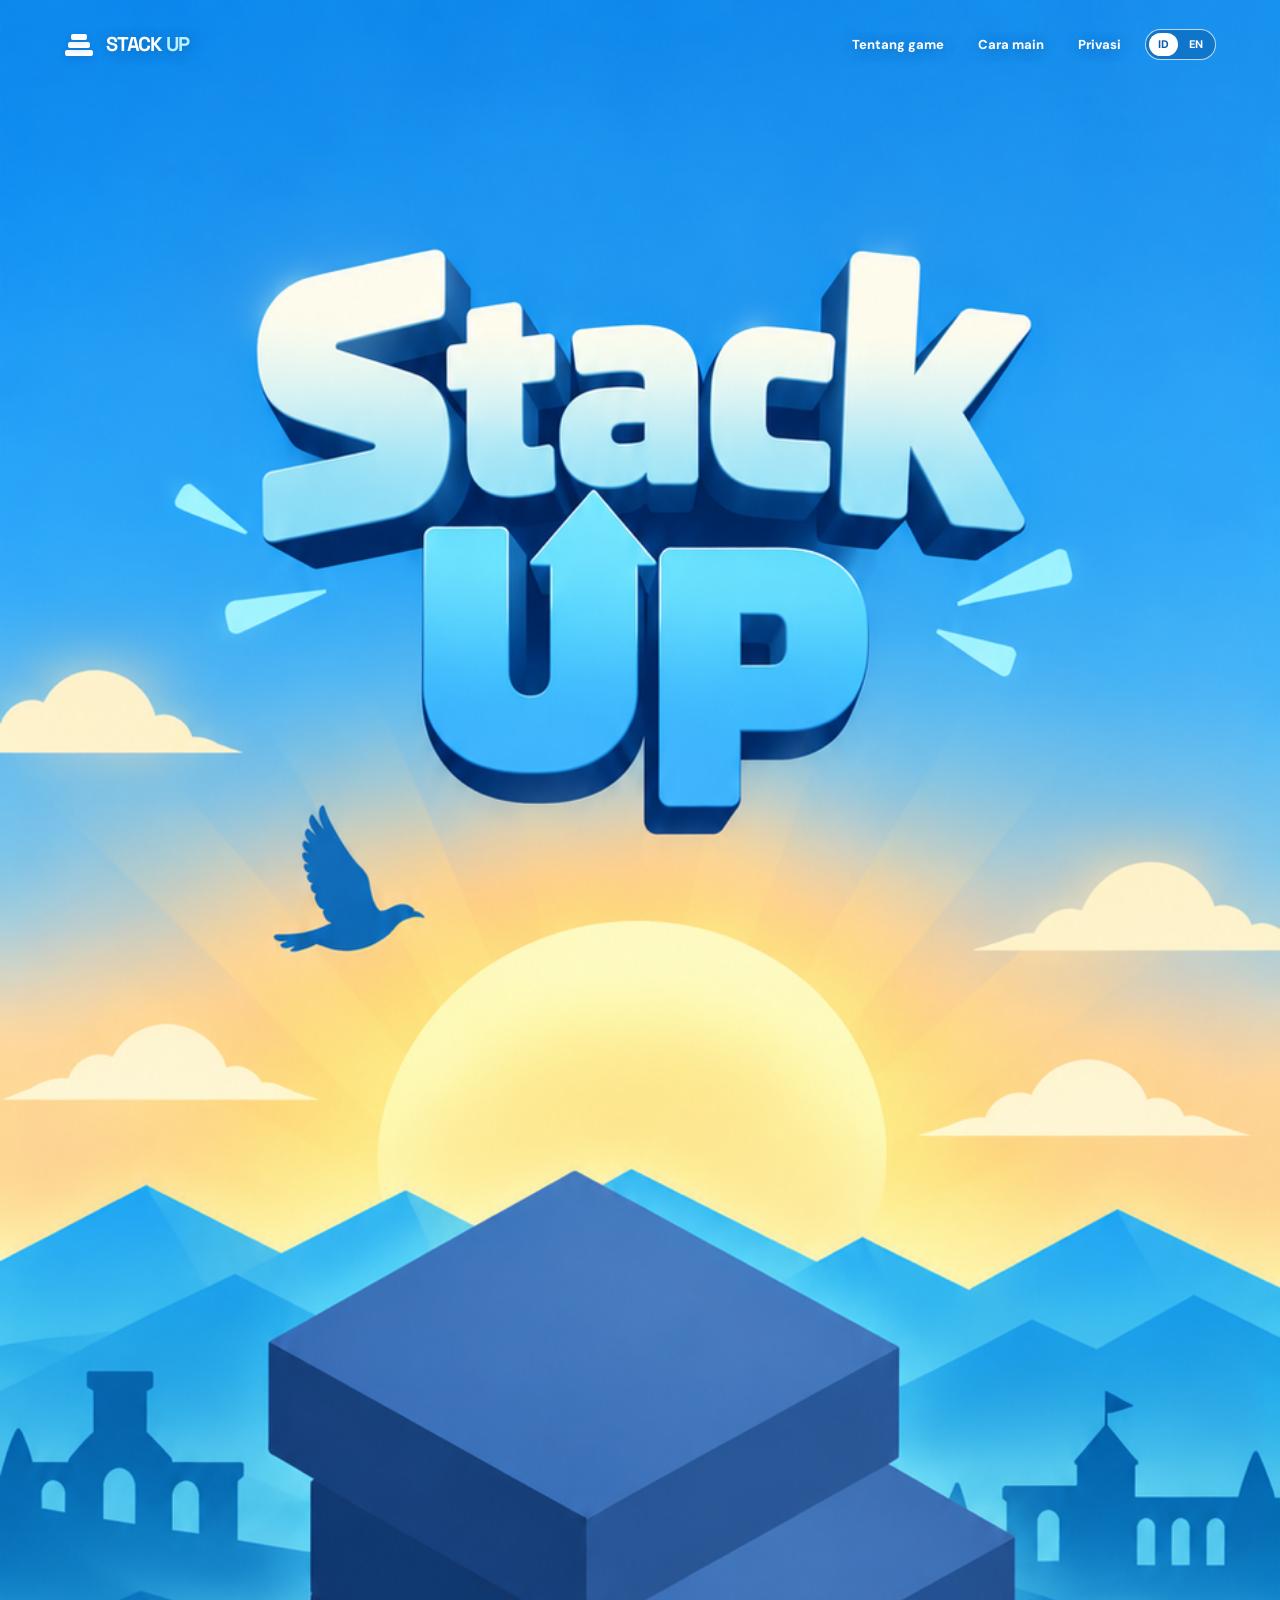
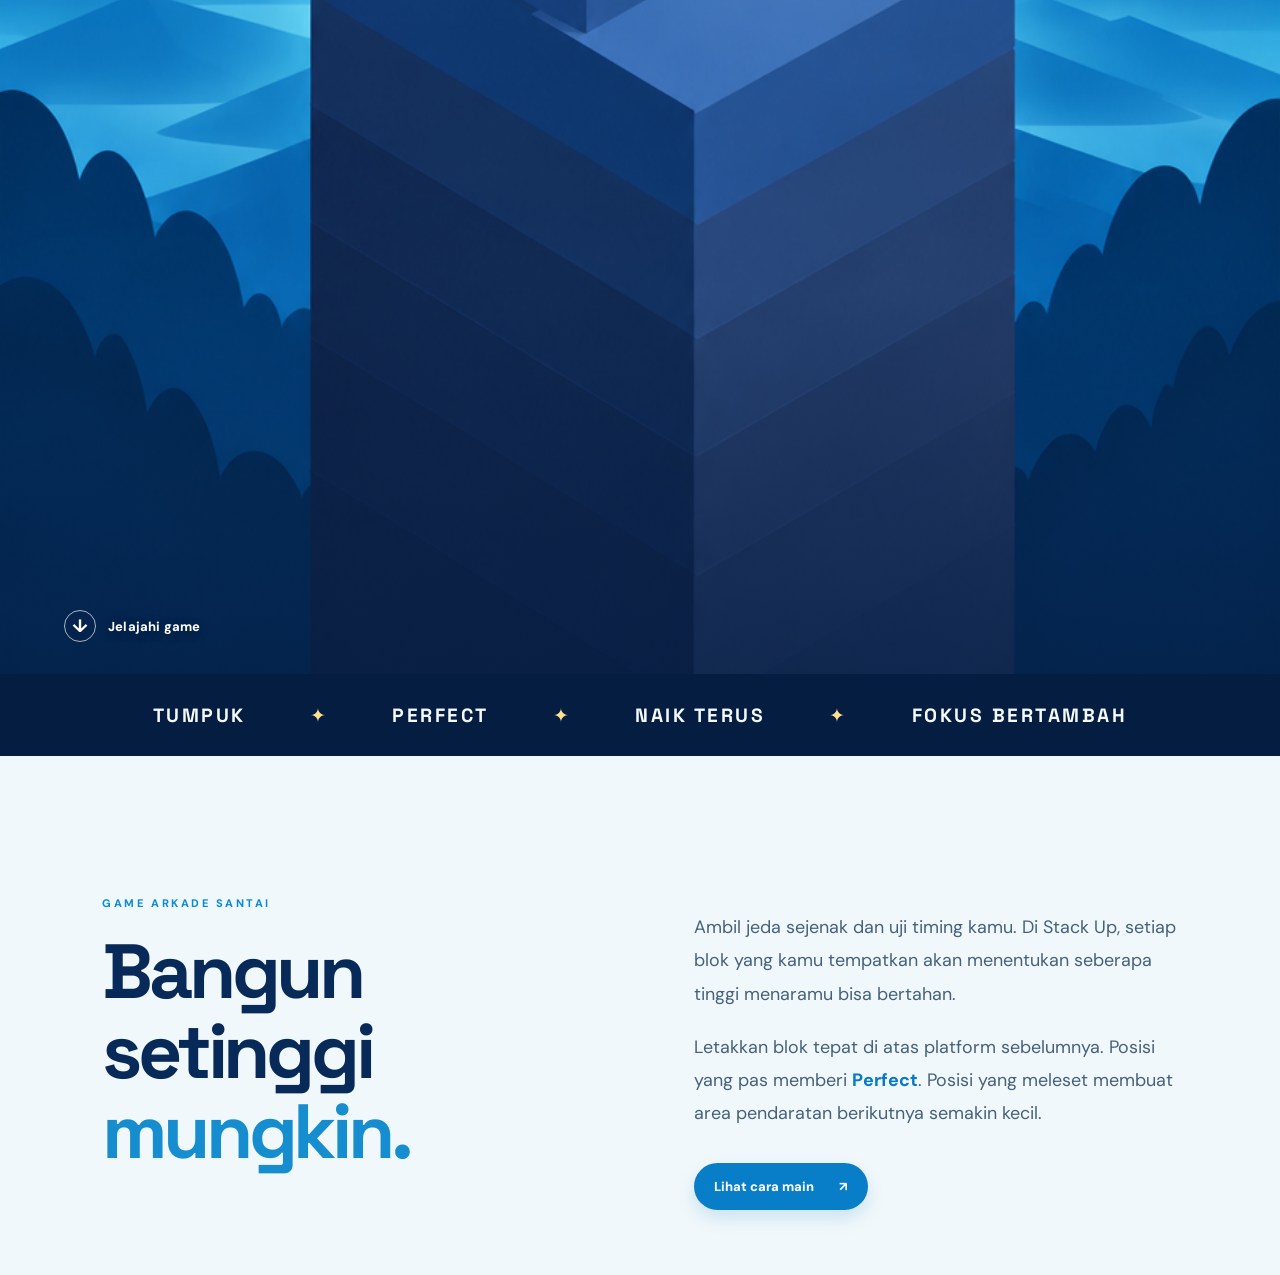
==== index.html @ 64ad9313 "first" ====
<!doctype html>
<html lang="id">
  <head>
    <meta charset="utf-8" />
    <meta name="viewport" content="width=device-width, initial-scale=1" />
    <meta name="theme-color" content="#0b77c8" />
    <meta name="description" content="Stack Up adalah game menumpuk blok yang santai dan menantang. Kejar Perfect, pertahankan platform, dan bangun menara setinggi mungkin." />
    <title>Stack Up — Tumpuk. Perfect. Naik Terus.</title>
    <link rel="icon" href="./favicon.svg" type="image/svg+xml" />
    <link rel="preconnect" href="https://fonts.googleapis.com" />
    <link rel="preconnect" href="https://fonts.gstatic.com" crossorigin />
    <link href="https://fonts.googleapis.com/css2?family=DM+Sans:wght@400;500;600;700;800&family=Space+Grotesk:wght@500;600;700&display=swap" rel="stylesheet" />
    <link rel="stylesheet" href="./styles.css" />
    <script src="./main.js" defer></script>
  </head>
  <body>
    <header class="site-header hero-header">
      <a class="brand" href="./index.html" aria-label="Stack Up, kembali ke beranda" data-i18n-aria="homeLabel"><span class="brand-symbol" aria-hidden="true"><i></i><i></i><i></i></span><span>STACK <b>UP</b></span></a>
      <div class="header-actions"><nav aria-label="Navigasi utama" data-i18n-aria="navLabel"><a href="#tentang" data-i18n="navAbout">Tentang game</a><a href="#cara-main" data-i18n="navHow">Cara main</a><a href="./privacy-policy.html" data-i18n="navPrivacy">Privasi</a></nav><div class="language-switch" role="group" aria-label="Pilih bahasa" data-i18n-aria="languageLabel"><button type="button" data-language="id" aria-pressed="true">ID</button><button type="button" data-language="en" aria-pressed="false">EN</button></div></div>
    </header>

    <main>
      <section class="poster-hero" aria-labelledby="hero-title">
        <h1 id="hero-title" class="sr-only" data-i18n="heroTitle">Stack Up — Tumpuk. Perfect. Naik Terus.</h1>
        <picture>
          <source media="(max-width: 700px)" srcset="./assets/stack-up-poster-mobile.png" />
          <img src="./assets/stack-up-poster-desktop.png" alt="Poster Stack Up: logo biru di atas langit cerah, matahari terbit, pegunungan, dan menara balok biru." data-i18n-alt="posterAlt" fetchpriority="high" />
        </picture>
        <a class="hero-scroll" href="#tentang"><span aria-hidden="true">↓</span> <span data-i18n="explore">Jelajahi game</span></a>
      </section>

      <div class="tagline-band" aria-label="Slogan Stack Up" data-i18n-aria="taglineLabel"><span data-i18n="tagStack">TUMPUK</span><i>✦</i><span>PERFECT</span><i>✦</i><span data-i18n="tagClimb">NAIK TERUS</span><i>✦</i><span data-i18n="tagFocus">FOKUS BERTAMBAH</span></div>

      <section class="intro-section" id="tentang" aria-labelledby="intro-title">
        <div class="intro-heading"><span class="eyebrow" data-i18n="introEyebrow">GAME ARKADE SANTAI</span><h2 id="intro-title" data-i18n-html="introTitle">Bangun setinggi<br /><em>mungkin.</em></h2></div>
        <div class="intro-copy"><p data-i18n="introP1">Ambil jeda sejenak dan uji timing kamu. Di Stack Up, setiap blok yang kamu tempatkan akan menentukan seberapa tinggi menaramu bisa bertahan.</p><p data-i18n-html="introP2">Letakkan blok tepat di atas platform sebelumnya. Posisi yang pas memberi <strong>Perfect</strong>. Posisi yang meleset membuat area pendaratan berikutnya semakin kecil.</p><a class="pill-link" href="#cara-main"><span data-i18n="seeHow">Lihat cara main</span> <span aria-hidden="true">↗</span></a></div>
      </section>

      <section class="steps-section" id="cara-main" aria-labelledby="steps-title">
        <div class="section-title"><span class="eyebrow" data-i18n="howEyebrow">CARA BERMAIN</span><h2 id="steps-title" data-i18n-html="stepsTitle">Sederhana untuk dimulai.<br /><em>Menantang untuk dikuasai.</em></h2></div>
        <div class="steps-grid">
          <article class="step-card"><div class="step-art art-stack" aria-hidden="true"><span></span><span></span><span></span></div><span class="step-index">01 / STACK</span><h3 data-i18n="step1Title">Tumpuk blok</h3><p data-i18n="step1Body">Tempatkan setiap blok baru di atas blok sebelumnya dan lihat menaramu terus naik.</p></article>
          <article class="step-card"><div class="step-art art-perfect" aria-hidden="true"><span>✦</span></div><span class="step-index">02 / PERFECT</span><h3 data-i18n="step2Title">Cari posisi pas</h3><p data-i18n="step2Body">Sejajarkan dengan tepat untuk meraih Perfect dan menjaga lebar platform.</p></article>
          <article class="step-card"><div class="step-art art-cut" aria-hidden="true"><span></span><span></span></div><span class="step-index">03 / KEEP GOING</span><h3 data-i18n="step3Title">Terus naik</h3><p data-i18n="step3Body">Bagian blok yang meleset terpotong. Semakin kecil platform, semakin besar tantangannya.</p></article>
          <article class="step-card"><div class="step-art art-focus" aria-hidden="true"><span></span><span></span><span></span></div><span class="step-index">04 / FOCUS</span><h3 data-i18n="step4Title">Fokus bertambah</h3><p data-i18n="step4Body">Semakin tinggi menara, setiap penempatan membutuhkan perhatian lebih dan timing yang makin presisi.</p></article>
        </div>
      </section>

      <section class="closing-section" aria-labelledby="closing-title"><div class="sun-disc" aria-hidden="true"></div><span class="eyebrow" data-i18n="closingEyebrow">SEBERAPA TINGGI KAMU BISA NAIK?</span><h2 id="closing-title" data-i18n-html="closingTitle">Satu blok lagi.<br /><em>Satu langkah lebih tinggi.</em></h2><p data-i18n="closingTagline">Tumpuk. Perfect. Naik Terus.</p></section>
    </main>

    <footer class="site-footer"><a class="brand" href="./index.html"><span class="brand-symbol" aria-hidden="true"><i></i><i></i><i></i></span><span>STACK <b>UP</b></span></a><span>© <span id="year">2026</span> Hundreapps</span><a href="./privacy-policy.html"><span data-i18n="privacyFooter">Kebijakan Privasi</span> <span aria-hidden="true">↗</span></a></footer>
  </body>
</html>
---- styles.css ----
:root{--night:#082a58;--deep:#061d42;--blue:#086fbe;--sky:#1ea4ed;--ice:#dff5ff;--sun:#ffe08c;--paper:#f1f8fb;--muted:#58738b;font-family:'DM Sans',Arial,sans-serif;color:var(--night);background:var(--paper);font-synthesis:none}*{box-sizing:border-box}html{scroll-behavior:smooth}body{margin:0;min-width:320px}a{color:inherit;text-decoration:none}button{font:inherit}::selection{background:var(--sun);color:var(--deep)}.sr-only{position:absolute;width:1px;height:1px;padding:0;margin:-1px;overflow:hidden;clip:rect(0,0,0,0);white-space:nowrap;border:0}.site-header{height:88px;display:flex;justify-content:space-between;align-items:center;padding:0 clamp(24px,5vw,84px);position:relative;z-index:5}.hero-header{position:absolute;left:0;top:0;width:100%;color:#fff;text-shadow:0 2px 12px #06508e85}.brand{display:inline-flex;align-items:center;gap:12px;font-family:'Space Grotesk',Arial,sans-serif;font-weight:700;font-size:20px;letter-spacing:-1.2px;white-space:nowrap}.brand b{color:#b9efff}.brand-symbol{width:30px;height:30px;position:relative;display:inline-block}.brand-symbol i{position:absolute;height:6px;border-radius:2px;background:currentColor;box-shadow:0 2px 7px #003c7d30}.brand-symbol i:nth-child(1){width:28px;bottom:3px;left:1px}.brand-symbol i:nth-child(2){width:22px;bottom:11px;left:4px}.brand-symbol i:nth-child(3){width:16px;bottom:19px;left:7px}.site-header nav{display:flex;align-items:center;gap:34px;font-size:13px;font-weight:800}.site-header nav a{transition:opacity .2s}.site-header nav a:hover{opacity:.7}.poster-hero{position:relative;background:#1398e8;overflow:hidden}.poster-hero picture,.poster-hero img{display:block;width:100%}.poster-hero img{height:auto;min-height:600px;object-fit:cover;object-position:center top}.poster-hero:after{content:"";position:absolute;inset:auto 0 0;height:17%;background:linear-gradient(transparent,#061d42a0);pointer-events:none}.hero-scroll{position:absolute;z-index:2;left:clamp(24px,5vw,84px);bottom:32px;display:inline-flex;align-items:center;gap:12px;color:#fff;font-size:13px;font-weight:800;letter-spacing:.2px;text-shadow:0 2px 8px #071d42}.hero-scroll span{width:32px;height:32px;border:1px solid #ffffffa8;border-radius:50%;display:grid;place-items:center;font-size:18px}.tagline-band{min-height:82px;background:#061d42;color:#f4faff;display:flex;align-items:center;justify-content:center;gap:clamp(22px,5vw,80px);font-family:'Space Grotesk',Arial,sans-serif;font-size:clamp(13px,1.5vw,21px);font-weight:700;letter-spacing:.13em;text-align:center;padding:18px}.tagline-band i{font-style:normal;color:var(--sun)}.eyebrow{font-size:11px;font-weight:800;letter-spacing:.23em}.intro-section{max-width:1440px;margin:auto;display:grid;grid-template-columns:1fr 1fr;gap:10%;padding:135px clamp(24px,8vw,130px) 145px;background:var(--paper)}.intro-heading .eyebrow,.section-title .eyebrow{color:#0b8bd9}.intro-section h2,.steps-section h2,.closing-section h2,.policy-hero h1{font-family:'Space Grotesk',Arial,sans-serif;font-weight:700;line-height:1.04;letter-spacing:-.055em}.intro-section h2{font-size:clamp(55px,6vw,88px);margin:20px 0 0}.intro-section h2 em{font-style:normal;color:#168dcf}.intro-copy{padding-top:20px}.intro-copy p{font-size:clamp(16px,1.4vw,19px);line-height:1.85;color:#45617c;margin:0 0 20px}.intro-copy strong{color:#0879c5}.pill-link{display:inline-flex;align-items:center;gap:25px;border-radius:100px;background:#087dc8;color:#fff;padding:15px 20px;font-size:13px;font-weight:800;margin-top:13px;box-shadow:0 8px 18px #0679c42a;transition:transform .2s,box-shadow .2s}.pill-link:hover{transform:translateY(-3px);box-shadow:0 12px 22px #0679c440}.steps-section{background:linear-gradient(180deg,#d5efff 0%,#a8dafa 100%);padding:110px clamp(24px,7vw,110px) 125px;overflow:hidden}.section-title{max-width:1250px;margin:0 auto 50px}.steps-section h2{font-size:clamp(43px,4.5vw,67px);margin:17px 0 0}.steps-section h2 em{font-style:normal;color:#087cc6}.steps-grid{max-width:1250px;margin:auto;display:grid;grid-template-columns:repeat(3,1fr);gap:18px}.step-card{border:1px solid #fff9;border-radius:20px;background:#ffffffce;padding:34px 29px 37px;min-height:354px;box-shadow:0 14px 35px #0b59991c;transition:transform .2s}.step-card:hover{transform:translateY(-5px)}.step-art{height:125px;position:relative}.art-stack span,.art-cut span{display:block;position:absolute;height:25px;border-radius:4px;box-shadow:inset 0 -6px 0 #06448725}.art-stack span:nth-child(1){width:95px;left:15px;bottom:14px;background:#155caa}.art-stack span:nth-child(2){width:76px;left:25px;bottom:39px;background:#2ca3e7}.art-stack span:nth-child(3){width:56px;left:35px;bottom:64px;background:#91d9f8}.art-perfect span{width:76px;height:76px;border-radius:50%;display:grid;place-items:center;background:#ffdb7c;color:#fff;font-size:52px;text-shadow:0 3px 5px #bc842a40;box-shadow:0 8px 0 #f2ba53,0 12px 30px #f4b74960;margin:7px 0 0 24px}.art-cut span:first-child{width:95px;left:13px;bottom:28px;background:#155caa}.art-cut span:last-child{width:25px;left:91px;bottom:16px;background:#38aaf0;transform:rotate(18deg)}.step-index{color:#087cc6;font-size:10px;font-weight:800;letter-spacing:.18em}.step-card h3{font-family:'Space Grotesk',Arial,sans-serif;font-size:26px;letter-spacing:-.04em;margin:13px 0 10px}.step-card p{font-size:14px;line-height:1.75;color:#58738b;margin:0;max-width:310px}.closing-section{background:radial-gradient(circle at 50% 52%,#247fd0 0%,#0d4d98 43%,#062955 100%);color:#fff;text-align:center;padding:130px 24px 140px;position:relative;overflow:hidden;isolation:isolate}.sun-disc{position:absolute;z-index:-1;width:440px;height:440px;border-radius:50%;background:radial-gradient(circle,#ffe79a 0%,#ffdc78 48%,#f6c96c00 72%);left:50%;top:50%;transform:translate(-50%,-48%);opacity:.4}.closing-section .eyebrow{color:#ffe9a9}.closing-section h2{font-size:clamp(50px,6vw,84px);margin:24px 0}.closing-section h2 em{font-style:normal;color:#a4e7ff}.closing-section p{font-size:20px;font-weight:700;color:#e7f5ff;margin:0}.site-footer{background:#061d42;color:#dbeeff;display:flex;align-items:center;justify-content:space-between;gap:20px;padding:34px clamp(24px,5vw,84px);font-size:13px}.site-footer>span{color:#a3bfd8}.site-footer>a:last-child{font-weight:700;border-bottom:1px solid #b6d6ee;padding-bottom:4px}.site-footer .brand{color:#fff}
/* Privacy page */
.policy-page{background:#edf7fd}.policy-page .site-header{background:#087cc6;color:#fff}.policy-main{max-width:1440px;margin:auto;padding:0 clamp(24px,7vw,110px) 110px}.policy-hero{padding:95px 0 82px;border-bottom:1px solid #bfdcec;position:relative}.policy-hero:before{content:"";position:absolute;right:5%;top:45px;width:160px;height:160px;border-radius:50%;background:radial-gradient(circle,#ffeaac,#ffdf8759 62%,transparent 72%);pointer-events:none}.policy-hero .eyebrow{color:#168aca}.policy-hero h1{font-size:clamp(61px,8vw,105px);margin:18px 0}.policy-hero h1 em{font-style:normal;color:#188bd4}.policy-hero>p{color:#56738b;font-size:18px}.policy-layout{display:grid;grid-template-columns:210px 1fr;gap:10%;padding-top:65px}.policy-aside{display:flex;flex-direction:column;align-items:start;gap:17px;align-self:start;position:sticky;top:30px}.policy-aside>span{font-size:10px;font-weight:800;letter-spacing:.2em;color:#698fa9;margin-bottom:10px}.policy-aside a{font-size:14px;font-weight:700;color:#587b95}.policy-aside a:hover{color:#087cc6}.policy-content{max-width:750px}.policy-content section{scroll-margin-top:30px;padding-bottom:39px;margin-bottom:39px;border-bottom:1px solid #c7dfec}.policy-number{font-family:'Space Grotesk',Arial,sans-serif;font-size:12px;font-weight:700;color:#168bcf}.policy-content h2{font-family:'Space Grotesk',Arial,sans-serif;font-size:32px;letter-spacing:-.05em;margin:10px 0 18px}.policy-content p,.policy-content li{font-size:15px;line-height:1.85;color:#526e85}.policy-content p{margin:0}.policy-callout{background:#d7efff;border-left:4px solid #168bd3;padding:21px 24px;margin-top:26px;border-radius:0 10px 10px 0}.policy-callout strong{font-size:14px}.policy-callout ul{margin:10px 0 0;padding-left:19px}.inline-link{text-decoration:underline;text-underline-offset:3px;color:#087cc6}.back-link{font-size:14px;font-weight:800;border-bottom:1px solid currentColor;padding-bottom:5px;color:#087cc6}
@media(max-width:900px){.intro-section{gap:6%;padding-top:95px;padding-bottom:105px}.steps-grid{gap:12px}.step-card{padding:25px 20px}.policy-layout{grid-template-columns:160px 1fr;gap:7%}}
@media(max-width:700px){.site-header{height:68px;padding:0 20px}.brand{font-size:17px;gap:8px}.brand-symbol{transform:scale(.8);transform-origin:left center;width:25px}.site-header nav{gap:18px;font-size:12px}.site-header nav a:first-child{display:none}.poster-hero img{min-height:0;width:100%;height:auto}.hero-scroll{left:20px;bottom:18px;font-size:11px}.hero-scroll span{width:27px;height:27px}.tagline-band{min-height:62px;gap:14px;font-size:11px;letter-spacing:.07em}.intro-section{display:block;padding:82px 24px 88px}.intro-section h2{font-size:59px}.intro-copy{padding-top:25px}.intro-copy p{font-size:16px}.steps-section{padding:85px 24px 95px}.steps-section h2{font-size:45px}.steps-grid{grid-template-columns:1fr}.step-card{min-height:270px;padding:25px 27px}.step-art{height:95px}.closing-section{padding:105px 24px 115px}.closing-section h2{font-size:51px}.closing-section p{font-size:17px}.site-footer{padding:30px 24px;flex-wrap:wrap}.site-footer>span{order:3;width:100%}.policy-main{padding:0 24px 80px}.policy-hero{padding:75px 0 60px}.policy-hero:before{width:115px;height:115px;right:0}.policy-hero h1{font-size:62px}.policy-layout{display:block;padding-top:35px}.policy-aside{position:static;flex-direction:row;flex-wrap:wrap;gap:12px 19px;padding-bottom:38px}.policy-aside>span{width:100%;margin-bottom:0}.policy-aside a{font-size:12px}.policy-content h2{font-size:29px}}
@media(prefers-reduced-motion:reduce){html{scroll-behavior:auto}.pill-link,.step-card{transition:none}}
.poster-hero img{min-height:0}
.header-actions{display:flex;align-items:center;gap:24px}.language-switch{display:inline-flex;align-items:center;gap:2px;padding:3px;border:1px solid #ffffffb8;border-radius:100px;background:#075ba57d;white-space:nowrap}.language-switch button{border:0;border-radius:100px;background:transparent;color:#fff;padding:6px 9px;font-size:11px;font-weight:800;line-height:1;cursor:pointer}.language-switch button[aria-pressed="true"]{background:#fff;color:#075caa}.language-switch button:focus-visible{outline:2px solid #ffe08c;outline-offset:2px}
@media(max-width:700px){.header-actions{gap:10px}.site-header nav{gap:12px;font-size:11px}.language-switch button{padding:5px 7px;font-size:10px}}
@media(max-width:380px){.site-header{padding:0 12px}.site-header nav a:nth-child(2){display:none}}
.hero-scroll span[aria-hidden="true"]{flex:none}.hero-scroll span[data-i18n]{display:inline;width:auto;height:auto;border:0;border-radius:0;white-space:nowrap;font-size:inherit}
@media(max-width:700px){.tagline-band{flex-wrap:wrap;gap:8px 12px;padding:14px 18px}}
@media(max-width:380px){.tagline-band{font-size:10px;gap:7px 9px}}
@media(max-width:700px){.tagline-band{display:grid;grid-template-columns:max-content 12px max-content;justify-content:center;align-items:center;column-gap:10px;row-gap:8px}.tagline-band i:nth-child(4){display:none}}
.steps-grid{grid-template-columns:repeat(4,minmax(0,1fr))}.art-focus span{position:absolute;display:block;border-radius:50%}.art-focus span:nth-child(1){width:86px;height:86px;left:18px;top:10px;border:9px solid #2b9fe0;box-shadow:0 10px 22px #0b77c832}.art-focus span:nth-child(2){width:48px;height:48px;left:37px;top:29px;border:8px solid #165caa}.art-focus span:nth-child(3){width:16px;height:16px;left:53px;top:45px;background:#ffcf66}
@media(max-width:1100px){.steps-grid{grid-template-columns:repeat(2,minmax(0,1fr))}}
@media(max-width:700px){.steps-grid{grid-template-columns:1fr}}
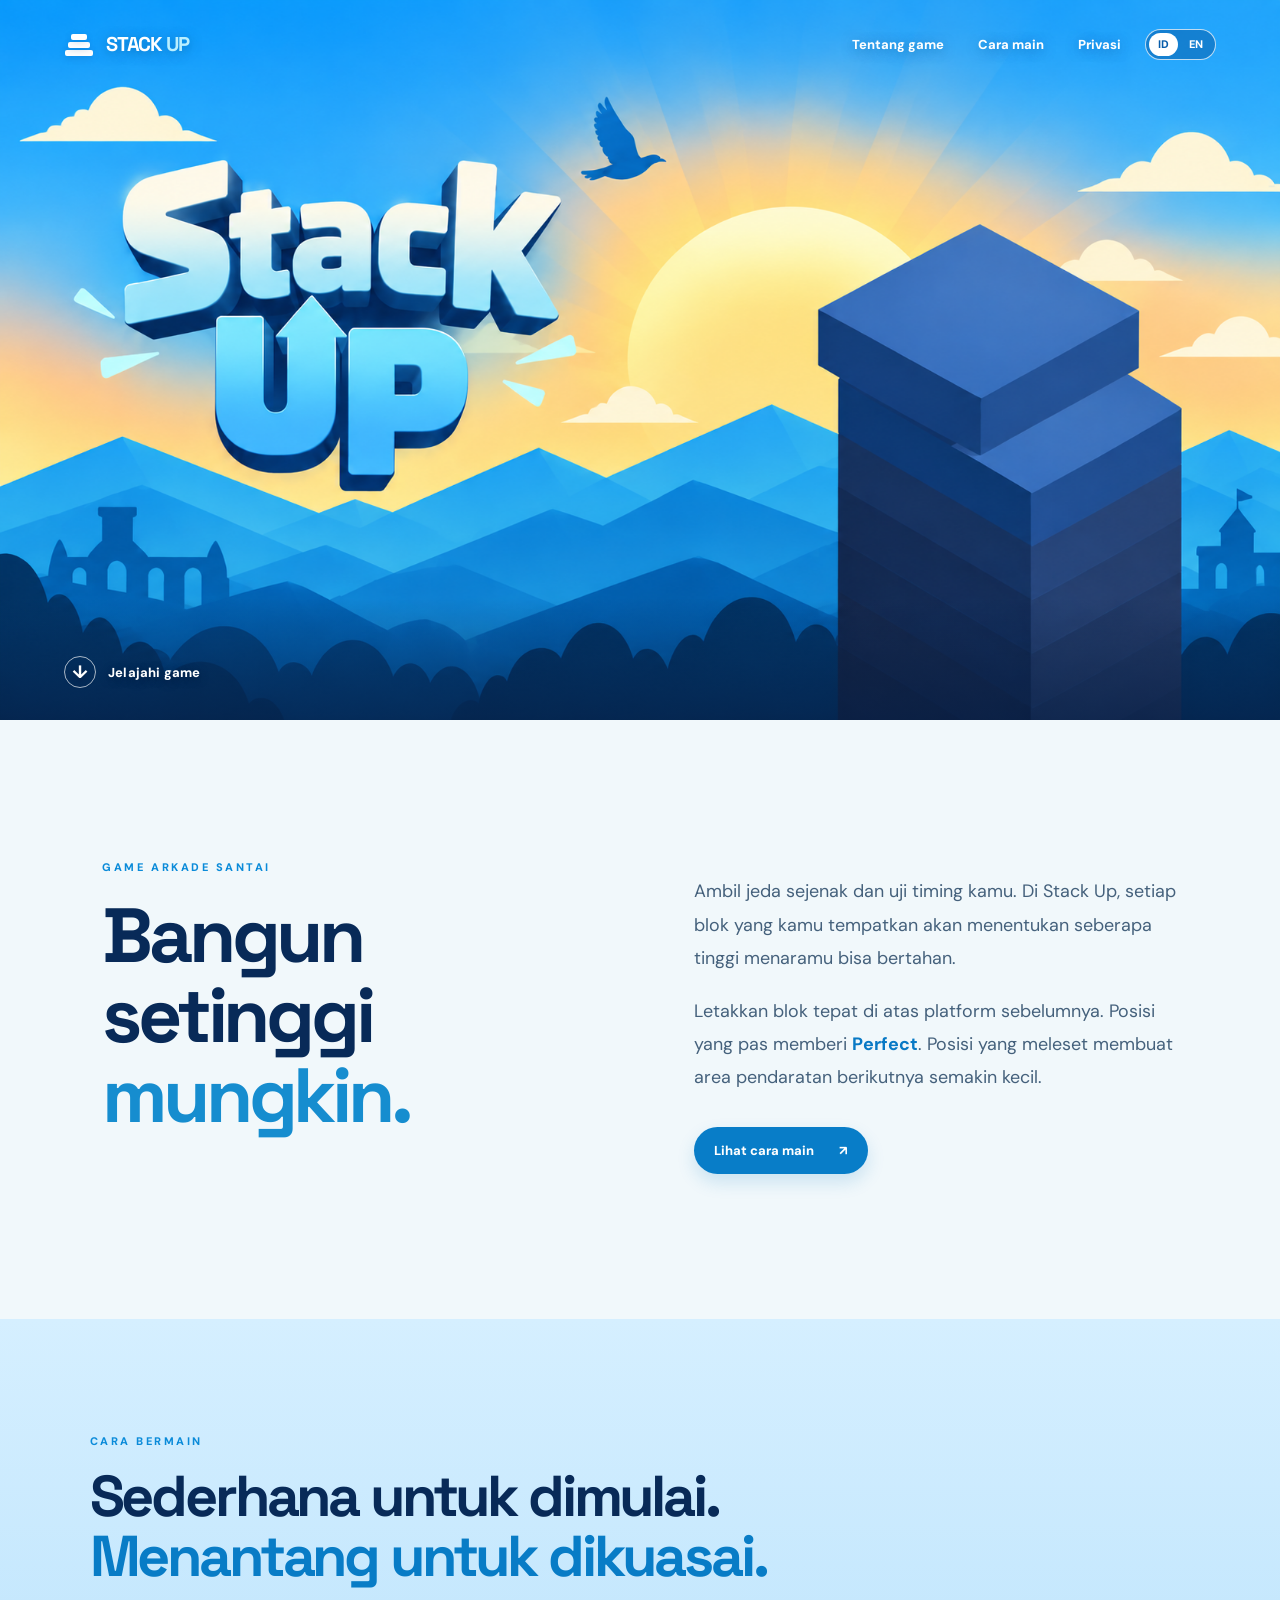
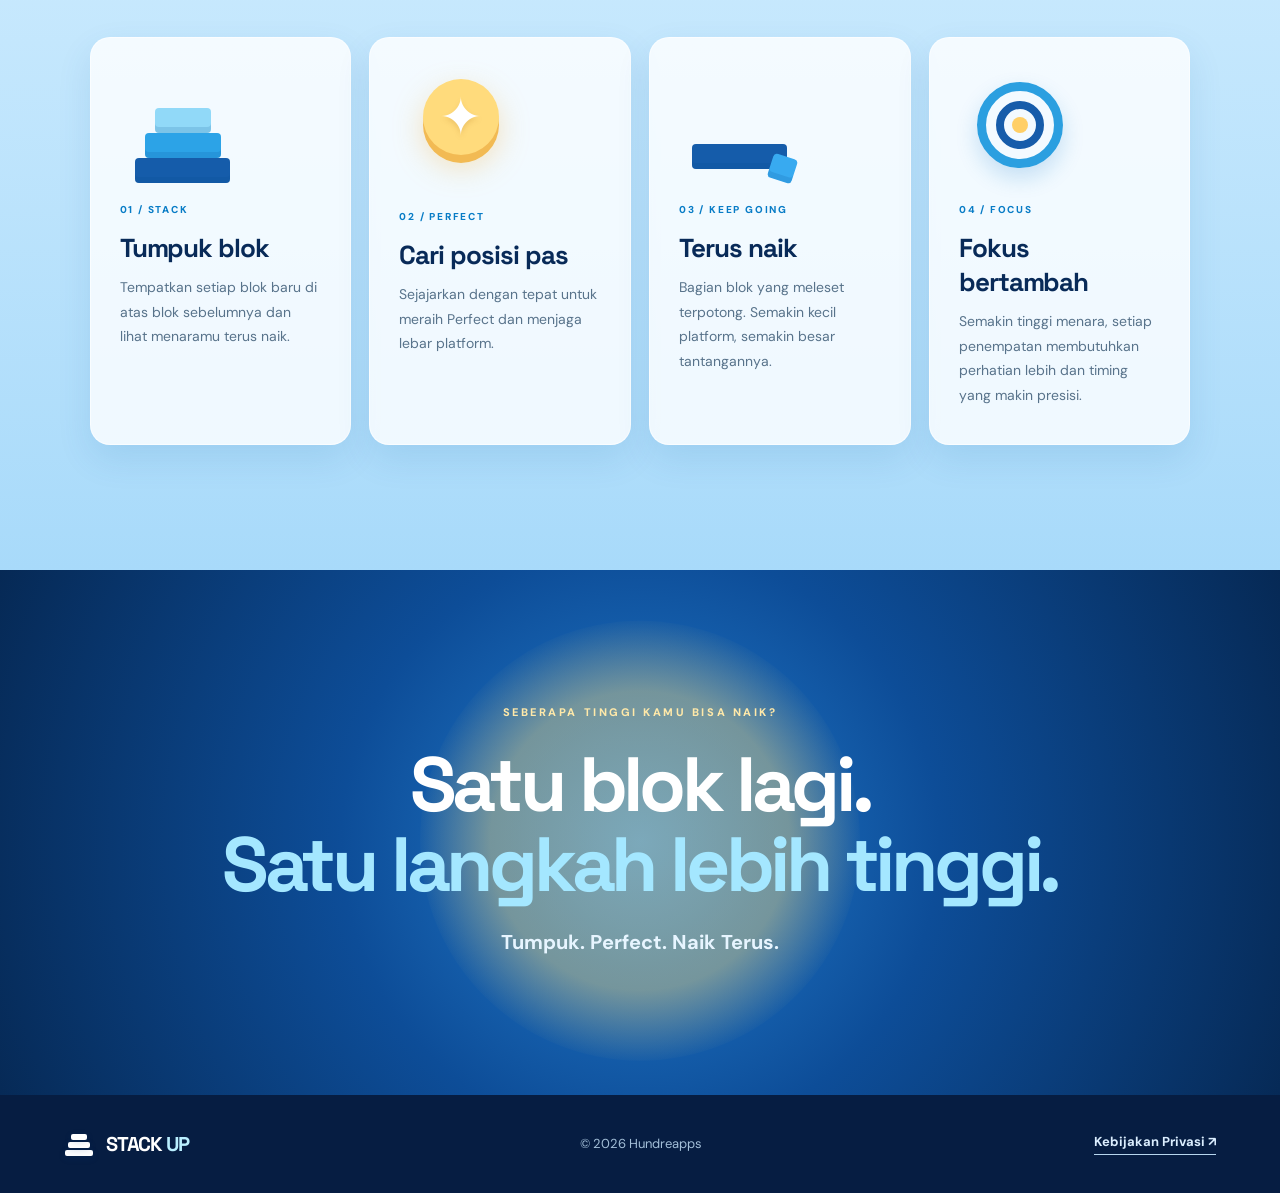
==== commit 41fbf1b5: "fix: remove slogan strip from homepage" ====
--- a/index.html
+++ b/index.html
@@ -5,6 +5,19 @@
     <meta name="viewport" content="width=device-width, initial-scale=1" />
     <meta name="theme-color" content="#0b77c8" />
     <meta name="description" content="Stack Up adalah game menumpuk blok yang santai dan menantang. Kejar Perfect, pertahankan platform, dan bangun menara setinggi mungkin." />
+    <link rel="canonical" href="https://stackup-website.vercel.app/" />
+    <meta property="og:type" content="website" />
+    <meta property="og:site_name" content="Stack Up" />
+    <meta property="og:url" content="https://stackup-website.vercel.app/" />
+    <meta property="og:title" content="Stack Up — Tumpuk. Perfect. Naik Terus." />
+    <meta property="og:description" content="Tumpuk blok, kejar Perfect, dan bangun menara setinggi mungkin." />
+    <meta property="og:image" content="https://stackup-website.vercel.app/assets/stack-up-share.png" />
+    <meta property="og:image:type" content="image/png" />
+    <meta property="og:image:width" content="1734" />
+    <meta property="og:image:height" content="907" />
+    <meta property="og:image:alt" content="Logo Stack Up berwarna biru di atas latar langit cerah." />
+    <meta name="twitter:card" content="summary_large_image" />
+    <meta name="twitter:image" content="https://stackup-website.vercel.app/assets/stack-up-share.png" />
     <title>Stack Up — Tumpuk. Perfect. Naik Terus.</title>
     <link rel="icon" href="./favicon.svg" type="image/svg+xml" />
     <link rel="preconnect" href="https://fonts.googleapis.com" />
@@ -29,8 +42,6 @@
         <a class="hero-scroll" href="#tentang"><span aria-hidden="true">↓</span> <span data-i18n="explore">Jelajahi game</span></a>
       </section>
 
-      <div class="tagline-band" aria-label="Slogan Stack Up" data-i18n-aria="taglineLabel"><span data-i18n="tagStack">TUMPUK</span><i>✦</i><span>PERFECT</span><i>✦</i><span data-i18n="tagClimb">NAIK TERUS</span><i>✦</i><span data-i18n="tagFocus">FOKUS BERTAMBAH</span></div>
-
       <section class="intro-section" id="tentang" aria-labelledby="intro-title">
         <div class="intro-heading"><span class="eyebrow" data-i18n="introEyebrow">GAME ARKADE SANTAI</span><h2 id="intro-title" data-i18n-html="introTitle">Bangun setinggi<br /><em>mungkin.</em></h2></div>
         <div class="intro-copy"><p data-i18n="introP1">Ambil jeda sejenak dan uji timing kamu. Di Stack Up, setiap blok yang kamu tempatkan akan menentukan seberapa tinggi menaramu bisa bertahan.</p><p data-i18n-html="introP2">Letakkan blok tepat di atas platform sebelumnya. Posisi yang pas memberi <strong>Perfect</strong>. Posisi yang meleset membuat area pendaratan berikutnya semakin kecil.</p><a class="pill-link" href="#cara-main"><span data-i18n="seeHow">Lihat cara main</span> <span aria-hidden="true">↗</span></a></div>
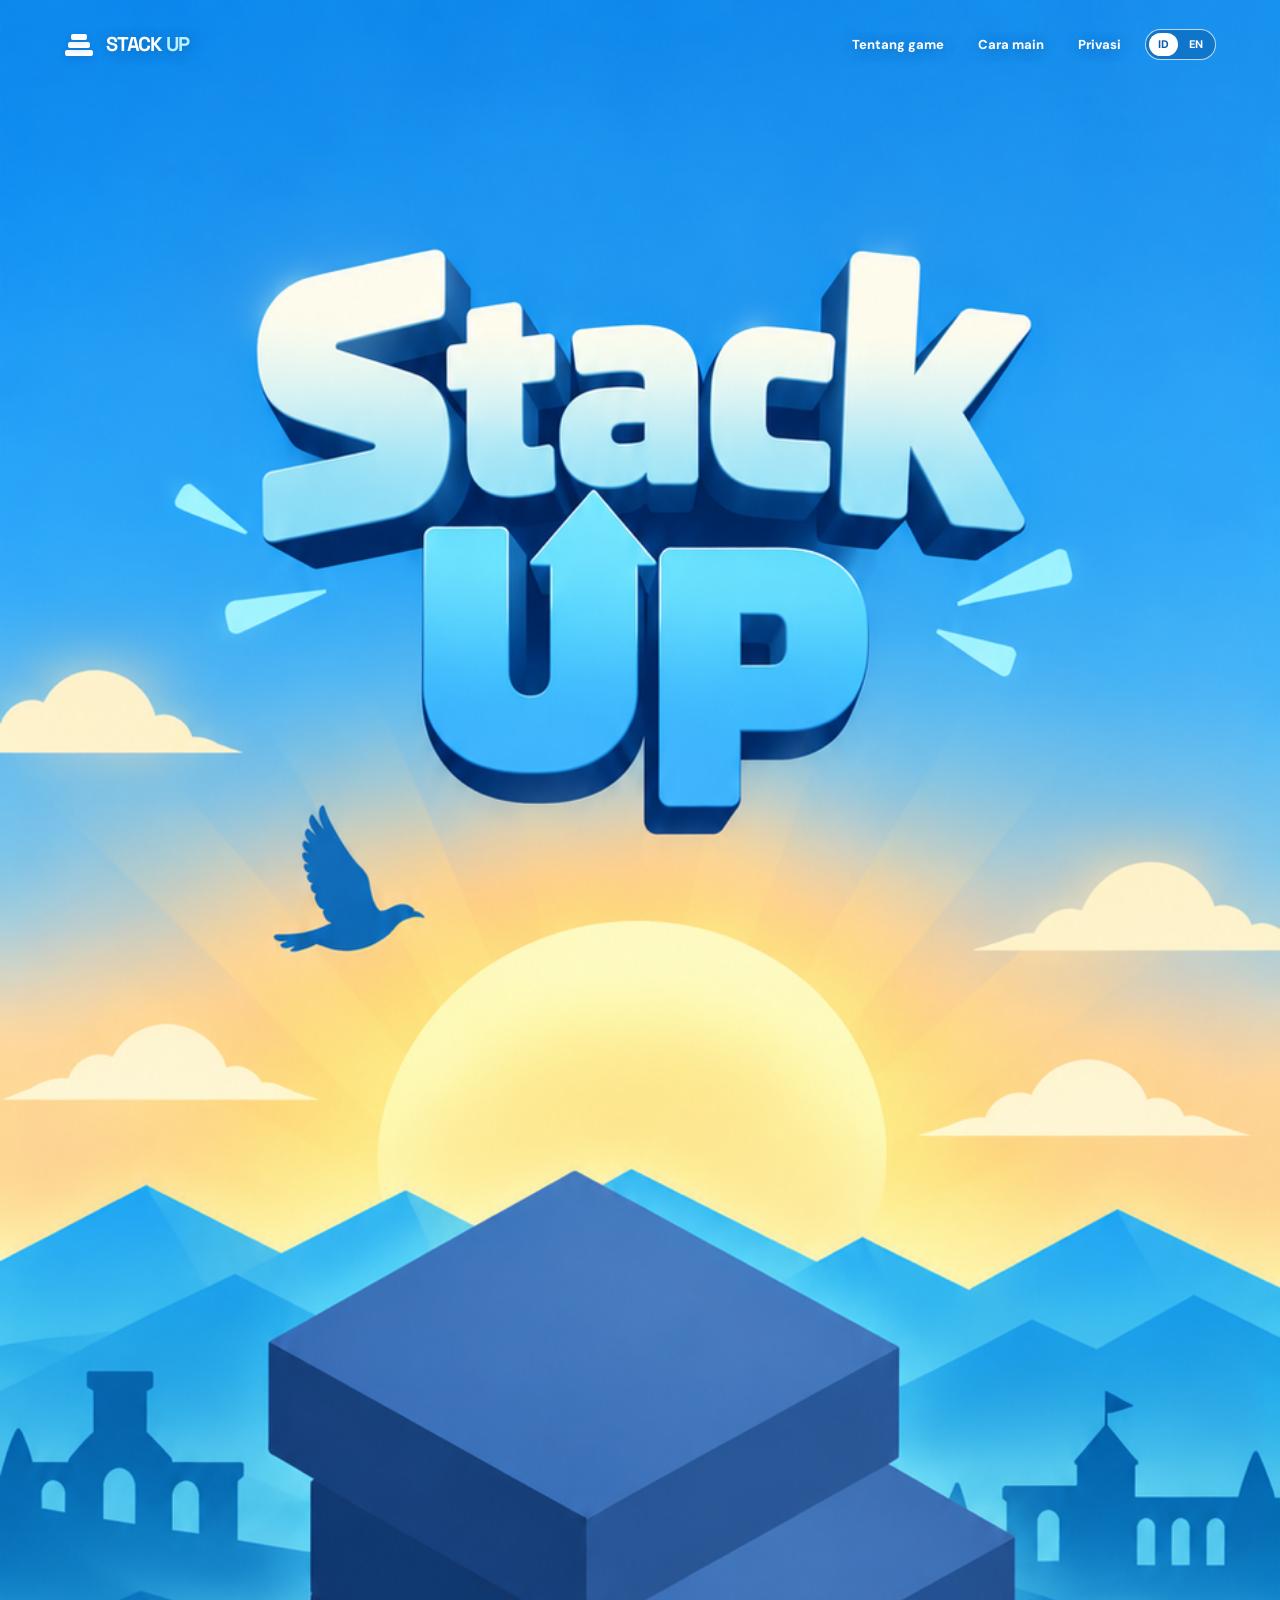
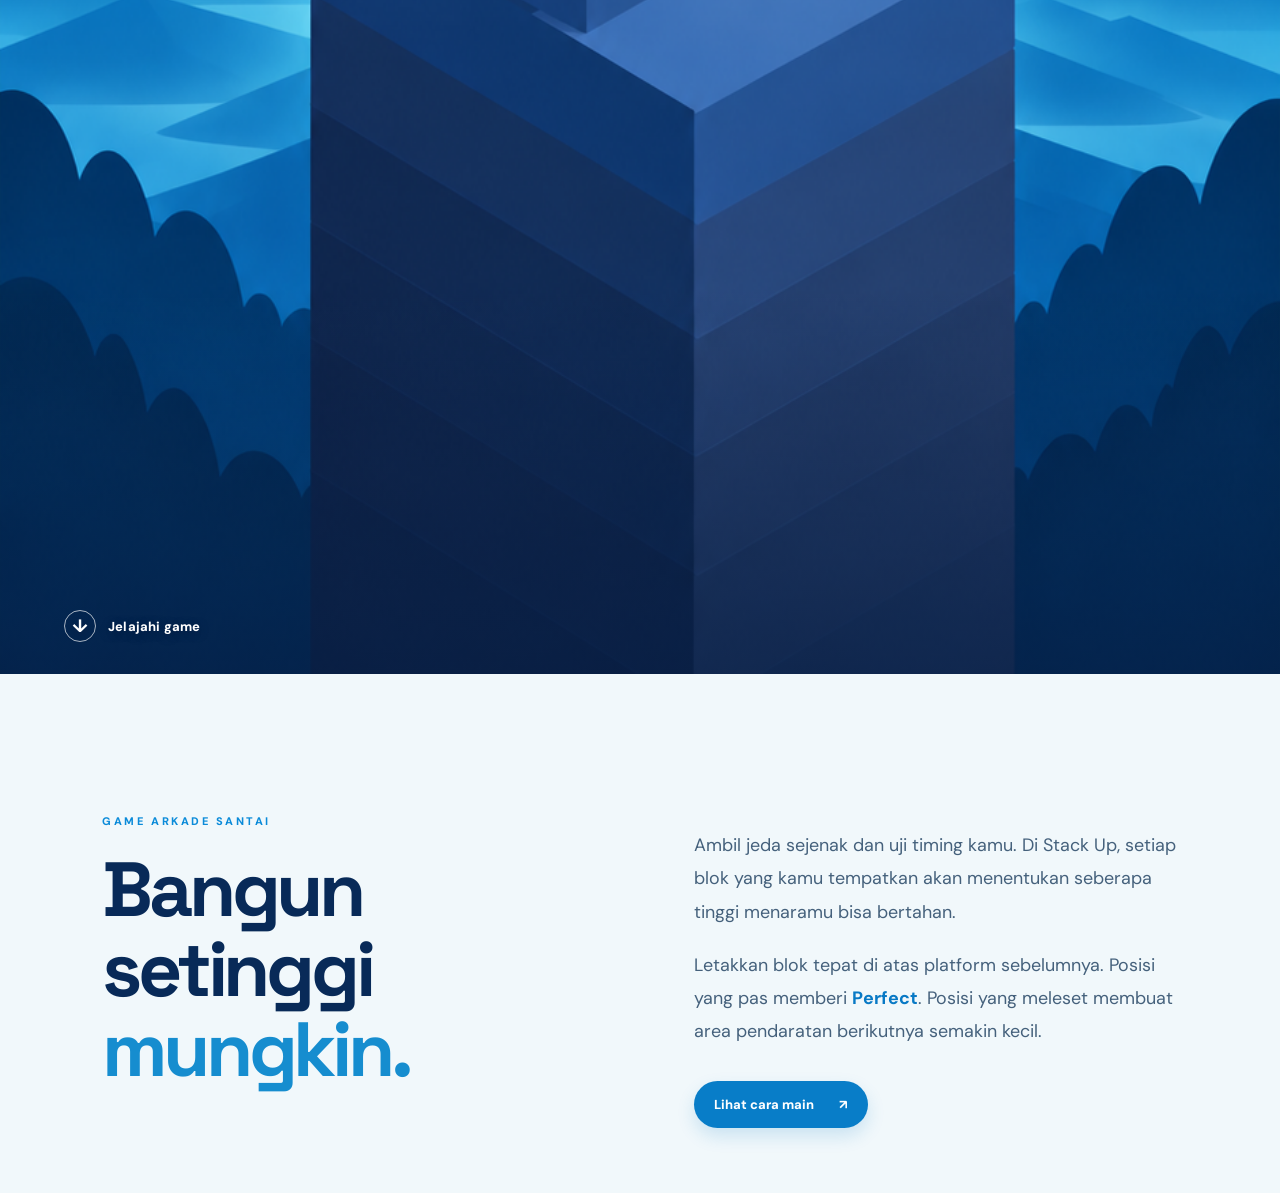
==== commit 5a8eea4d: "updatee" ====
--- a/index.html
+++ b/index.html
@@ -4,62 +4,214 @@
     <meta charset="utf-8" />
     <meta name="viewport" content="width=device-width, initial-scale=1" />
     <meta name="theme-color" content="#0b77c8" />
-    <meta name="description" content="Stack Up adalah game menumpuk blok yang santai dan menantang. Kejar Perfect, pertahankan platform, dan bangun menara setinggi mungkin." />
+    <meta
+      name="description"
+      content="Stack Up adalah game menumpuk blok yang santai dan menantang. Kejar Perfect, pertahankan platform, dan bangun menara setinggi mungkin."
+    />
     <link rel="canonical" href="https://stackup-website.vercel.app/" />
     <meta property="og:type" content="website" />
     <meta property="og:site_name" content="Stack Up" />
     <meta property="og:url" content="https://stackup-website.vercel.app/" />
-    <meta property="og:title" content="Stack Up — Tumpuk. Perfect. Naik Terus." />
-    <meta property="og:description" content="Tumpuk blok, kejar Perfect, dan bangun menara setinggi mungkin." />
-    <meta property="og:image" content="https://stackup-website.vercel.app/assets/stack-up-share.png" />
+    <meta
+      property="og:title"
+      content="Stack Up — Tumpuk. Perfect. Naik Terus."
+    />
+    <meta
+      property="og:description"
+      content="Tumpuk blok, kejar Perfect, dan bangun menara setinggi mungkin."
+    />
+    <meta
+      property="og:image"
+      content="https://stackup-website.vercel.app/assets/stack-up-share-square.png"
+    />
     <meta property="og:image:type" content="image/png" />
-    <meta property="og:image:width" content="1734" />
-    <meta property="og:image:height" content="907" />
-    <meta property="og:image:alt" content="Logo Stack Up berwarna biru di atas latar langit cerah." />
+    <meta property="og:image:width" content="1254" />
+    <meta property="og:image:height" content="1254" />
+    <meta
+      property="og:image:alt"
+      content="Logo Stack Up berwarna biru di atas latar langit cerah."
+    />
     <meta name="twitter:card" content="summary_large_image" />
-    <meta name="twitter:image" content="https://stackup-website.vercel.app/assets/stack-up-share.png" />
+    <meta
+      name="twitter:image"
+      content="https://stackup-website.vercel.app/assets/stack-up-share-square.png"
+    />
     <title>Stack Up — Tumpuk. Perfect. Naik Terus.</title>
     <link rel="icon" href="./favicon.svg" type="image/svg+xml" />
     <link rel="preconnect" href="https://fonts.googleapis.com" />
     <link rel="preconnect" href="https://fonts.gstatic.com" crossorigin />
-    <link href="https://fonts.googleapis.com/css2?family=DM+Sans:wght@400;500;600;700;800&family=Space+Grotesk:wght@500;600;700&display=swap" rel="stylesheet" />
+    <link
+      href="https://fonts.googleapis.com/css2?family=DM+Sans:wght@400;500;600;700;800&family=Space+Grotesk:wght@500;600;700&display=swap"
+      rel="stylesheet"
+    />
     <link rel="stylesheet" href="./styles.css" />
     <script src="./main.js" defer></script>
   </head>
   <body>
     <header class="site-header hero-header">
-      <a class="brand" href="./index.html" aria-label="Stack Up, kembali ke beranda" data-i18n-aria="homeLabel"><span class="brand-symbol" aria-hidden="true"><i></i><i></i><i></i></span><span>STACK <b>UP</b></span></a>
-      <div class="header-actions"><nav aria-label="Navigasi utama" data-i18n-aria="navLabel"><a href="#tentang" data-i18n="navAbout">Tentang game</a><a href="#cara-main" data-i18n="navHow">Cara main</a><a href="./privacy-policy.html" data-i18n="navPrivacy">Privasi</a></nav><div class="language-switch" role="group" aria-label="Pilih bahasa" data-i18n-aria="languageLabel"><button type="button" data-language="id" aria-pressed="true">ID</button><button type="button" data-language="en" aria-pressed="false">EN</button></div></div>
+      <a
+        class="brand"
+        href="./index.html"
+        aria-label="Stack Up, kembali ke beranda"
+        data-i18n-aria="homeLabel"
+        ><span class="brand-symbol" aria-hidden="true"
+          ><i></i><i></i><i></i></span
+        ><span>STACK <b>UP</b></span></a
+      >
+      <div class="header-actions">
+        <nav aria-label="Navigasi utama" data-i18n-aria="navLabel">
+          <a href="#tentang" data-i18n="navAbout">Tentang game</a
+          ><a href="#cara-main" data-i18n="navHow">Cara main</a
+          ><a href="./privacy-policy.html" data-i18n="navPrivacy">Privasi</a>
+        </nav>
+        <div
+          class="language-switch"
+          role="group"
+          aria-label="Pilih bahasa"
+          data-i18n-aria="languageLabel"
+        >
+          <button type="button" data-language="id" aria-pressed="true">
+            ID</button
+          ><button type="button" data-language="en" aria-pressed="false">
+            EN
+          </button>
+        </div>
+      </div>
     </header>
 
     <main>
       <section class="poster-hero" aria-labelledby="hero-title">
-        <h1 id="hero-title" class="sr-only" data-i18n="heroTitle">Stack Up — Tumpuk. Perfect. Naik Terus.</h1>
+        <h1 id="hero-title" class="sr-only" data-i18n="heroTitle">
+          Stack Up — Tumpuk. Perfect. Naik Terus.
+        </h1>
         <picture>
-          <source media="(max-width: 700px)" srcset="./assets/stack-up-poster-mobile.png" />
-          <img src="./assets/stack-up-poster-desktop.png" alt="Poster Stack Up: logo biru di atas langit cerah, matahari terbit, pegunungan, dan menara balok biru." data-i18n-alt="posterAlt" fetchpriority="high" />
+          <source
+            media="(max-width: 700px)"
+            srcset="./assets/stack-up-poster-mobile.png"
+          />
+          <img
+            src="./assets/stack-up-poster-desktop.png"
+            alt="Poster Stack Up: logo biru di atas langit cerah, matahari terbit, pegunungan, dan menara balok biru."
+            data-i18n-alt="posterAlt"
+            fetchpriority="high"
+          />
         </picture>
-        <a class="hero-scroll" href="#tentang"><span aria-hidden="true">↓</span> <span data-i18n="explore">Jelajahi game</span></a>
+        <a class="hero-scroll" href="#tentang"
+          ><span aria-hidden="true">↓</span>
+          <span data-i18n="explore">Jelajahi game</span></a
+        >
       </section>
 
       <section class="intro-section" id="tentang" aria-labelledby="intro-title">
-        <div class="intro-heading"><span class="eyebrow" data-i18n="introEyebrow">GAME ARKADE SANTAI</span><h2 id="intro-title" data-i18n-html="introTitle">Bangun setinggi<br /><em>mungkin.</em></h2></div>
-        <div class="intro-copy"><p data-i18n="introP1">Ambil jeda sejenak dan uji timing kamu. Di Stack Up, setiap blok yang kamu tempatkan akan menentukan seberapa tinggi menaramu bisa bertahan.</p><p data-i18n-html="introP2">Letakkan blok tepat di atas platform sebelumnya. Posisi yang pas memberi <strong>Perfect</strong>. Posisi yang meleset membuat area pendaratan berikutnya semakin kecil.</p><a class="pill-link" href="#cara-main"><span data-i18n="seeHow">Lihat cara main</span> <span aria-hidden="true">↗</span></a></div>
-      </section>
-
-      <section class="steps-section" id="cara-main" aria-labelledby="steps-title">
-        <div class="section-title"><span class="eyebrow" data-i18n="howEyebrow">CARA BERMAIN</span><h2 id="steps-title" data-i18n-html="stepsTitle">Sederhana untuk dimulai.<br /><em>Menantang untuk dikuasai.</em></h2></div>
+        <div class="intro-heading">
+          <span class="eyebrow" data-i18n="introEyebrow"
+            >GAME ARKADE SANTAI</span
+          >
+          <h2 id="intro-title" data-i18n-html="introTitle">
+            Bangun setinggi<br /><em>mungkin.</em>
+          </h2>
+        </div>
+        <div class="intro-copy">
+          <p data-i18n="introP1">
+            Ambil jeda sejenak dan uji timing kamu. Di Stack Up, setiap blok
+            yang kamu tempatkan akan menentukan seberapa tinggi menaramu bisa
+            bertahan.
+          </p>
+          <p data-i18n-html="introP2">
+            Letakkan blok tepat di atas platform sebelumnya. Posisi yang pas
+            memberi <strong>Perfect</strong>. Posisi yang meleset membuat area
+            pendaratan berikutnya semakin kecil.
+          </p>
+          <a class="pill-link" href="#cara-main"
+            ><span data-i18n="seeHow">Lihat cara main</span>
+            <span aria-hidden="true">↗</span></a
+          >
+        </div>
+      </section>
+
+      <section
+        class="steps-section"
+        id="cara-main"
+        aria-labelledby="steps-title"
+      >
+        <div class="section-title">
+          <span class="eyebrow" data-i18n="howEyebrow">CARA BERMAIN</span>
+          <h2 id="steps-title" data-i18n-html="stepsTitle">
+            Sederhana untuk dimulai.<br /><em>Menantang untuk dikuasai.</em>
+          </h2>
+        </div>
         <div class="steps-grid">
-          <article class="step-card"><div class="step-art art-stack" aria-hidden="true"><span></span><span></span><span></span></div><span class="step-index">01 / STACK</span><h3 data-i18n="step1Title">Tumpuk blok</h3><p data-i18n="step1Body">Tempatkan setiap blok baru di atas blok sebelumnya dan lihat menaramu terus naik.</p></article>
-          <article class="step-card"><div class="step-art art-perfect" aria-hidden="true"><span>✦</span></div><span class="step-index">02 / PERFECT</span><h3 data-i18n="step2Title">Cari posisi pas</h3><p data-i18n="step2Body">Sejajarkan dengan tepat untuk meraih Perfect dan menjaga lebar platform.</p></article>
-          <article class="step-card"><div class="step-art art-cut" aria-hidden="true"><span></span><span></span></div><span class="step-index">03 / KEEP GOING</span><h3 data-i18n="step3Title">Terus naik</h3><p data-i18n="step3Body">Bagian blok yang meleset terpotong. Semakin kecil platform, semakin besar tantangannya.</p></article>
-          <article class="step-card"><div class="step-art art-focus" aria-hidden="true"><span></span><span></span><span></span></div><span class="step-index">04 / FOCUS</span><h3 data-i18n="step4Title">Fokus bertambah</h3><p data-i18n="step4Body">Semakin tinggi menara, setiap penempatan membutuhkan perhatian lebih dan timing yang makin presisi.</p></article>
-        </div>
-      </section>
-
-      <section class="closing-section" aria-labelledby="closing-title"><div class="sun-disc" aria-hidden="true"></div><span class="eyebrow" data-i18n="closingEyebrow">SEBERAPA TINGGI KAMU BISA NAIK?</span><h2 id="closing-title" data-i18n-html="closingTitle">Satu blok lagi.<br /><em>Satu langkah lebih tinggi.</em></h2><p data-i18n="closingTagline">Tumpuk. Perfect. Naik Terus.</p></section>
+          <article class="step-card">
+            <div class="step-art art-stack" aria-hidden="true">
+              <span></span><span></span><span></span>
+            </div>
+            <span class="step-index">01 / STACK</span>
+            <h3 data-i18n="step1Title">Tumpuk blok</h3>
+            <p data-i18n="step1Body">
+              Tempatkan setiap blok baru di atas blok sebelumnya dan lihat
+              menaramu terus naik.
+            </p>
+          </article>
+          <article class="step-card">
+            <div class="step-art art-perfect" aria-hidden="true">
+              <span>✦</span>
+            </div>
+            <span class="step-index">02 / PERFECT</span>
+            <h3 data-i18n="step2Title">Cari posisi pas</h3>
+            <p data-i18n="step2Body">
+              Sejajarkan dengan tepat untuk meraih Perfect dan menjaga lebar
+              platform.
+            </p>
+          </article>
+          <article class="step-card">
+            <div class="step-art art-cut" aria-hidden="true">
+              <span></span><span></span>
+            </div>
+            <span class="step-index">03 / KEEP GOING</span>
+            <h3 data-i18n="step3Title">Terus naik</h3>
+            <p data-i18n="step3Body">
+              Bagian blok yang meleset terpotong. Semakin kecil platform,
+              semakin besar tantangannya.
+            </p>
+          </article>
+          <article class="step-card">
+            <div class="step-art art-focus" aria-hidden="true">
+              <span></span><span></span><span></span>
+            </div>
+            <span class="step-index">04 / FOCUS</span>
+            <h3 data-i18n="step4Title">Fokus bertambah</h3>
+            <p data-i18n="step4Body">
+              Semakin tinggi menara, setiap penempatan membutuhkan perhatian
+              lebih dan timing yang makin presisi.
+            </p>
+          </article>
+        </div>
+      </section>
+
+      <section class="closing-section" aria-labelledby="closing-title">
+        <div class="sun-disc" aria-hidden="true"></div>
+        <span class="eyebrow" data-i18n="closingEyebrow"
+          >SEBERAPA TINGGI KAMU BISA NAIK?</span
+        >
+        <h2 id="closing-title" data-i18n-html="closingTitle">
+          Satu blok lagi.<br /><em>Satu langkah lebih tinggi.</em>
+        </h2>
+        <p data-i18n="closingTagline">
+          Tumpuk. Perfect. Naik Terus. Fokus Terus
+        </p>
+      </section>
     </main>
 
-    <footer class="site-footer"><a class="brand" href="./index.html"><span class="brand-symbol" aria-hidden="true"><i></i><i></i><i></i></span><span>STACK <b>UP</b></span></a><span>© <span id="year">2026</span> Hundreapps</span><a href="./privacy-policy.html"><span data-i18n="privacyFooter">Kebijakan Privasi</span> <span aria-hidden="true">↗</span></a></footer>
+    <footer class="site-footer">
+      <a class="brand" href="./index.html"
+        ><span class="brand-symbol" aria-hidden="true"
+          ><i></i><i></i><i></i></span
+        ><span>STACK <b>UP</b></span></a
+      ><span>© <span id="year">2026</span> Hundreapps</span
+      ><a href="./privacy-policy.html"
+        ><span data-i18n="privacyFooter">Kebijakan Privasi</span>
+        <span aria-hidden="true">↗</span></a
+      >
+    </footer>
   </body>
 </html>
--- a/styles.css
+++ b/styles.css
@@ -15,3 +15,5 @@
 .steps-grid{grid-template-columns:repeat(4,minmax(0,1fr))}.art-focus span{position:absolute;display:block;border-radius:50%}.art-focus span:nth-child(1){width:86px;height:86px;left:18px;top:10px;border:9px solid #2b9fe0;box-shadow:0 10px 22px #0b77c832}.art-focus span:nth-child(2){width:48px;height:48px;left:37px;top:29px;border:8px solid #165caa}.art-focus span:nth-child(3){width:16px;height:16px;left:53px;top:45px;background:#ffcf66}
 @media(max-width:1100px){.steps-grid{grid-template-columns:repeat(2,minmax(0,1fr))}}
 @media(max-width:700px){.steps-grid{grid-template-columns:1fr}}
+.closing-section .closing-focus{margin-top:14px;color:#cce9ff;font-size:16px;font-weight:500}
+@media(max-width:700px){.closing-section .closing-focus{font-size:14px}}
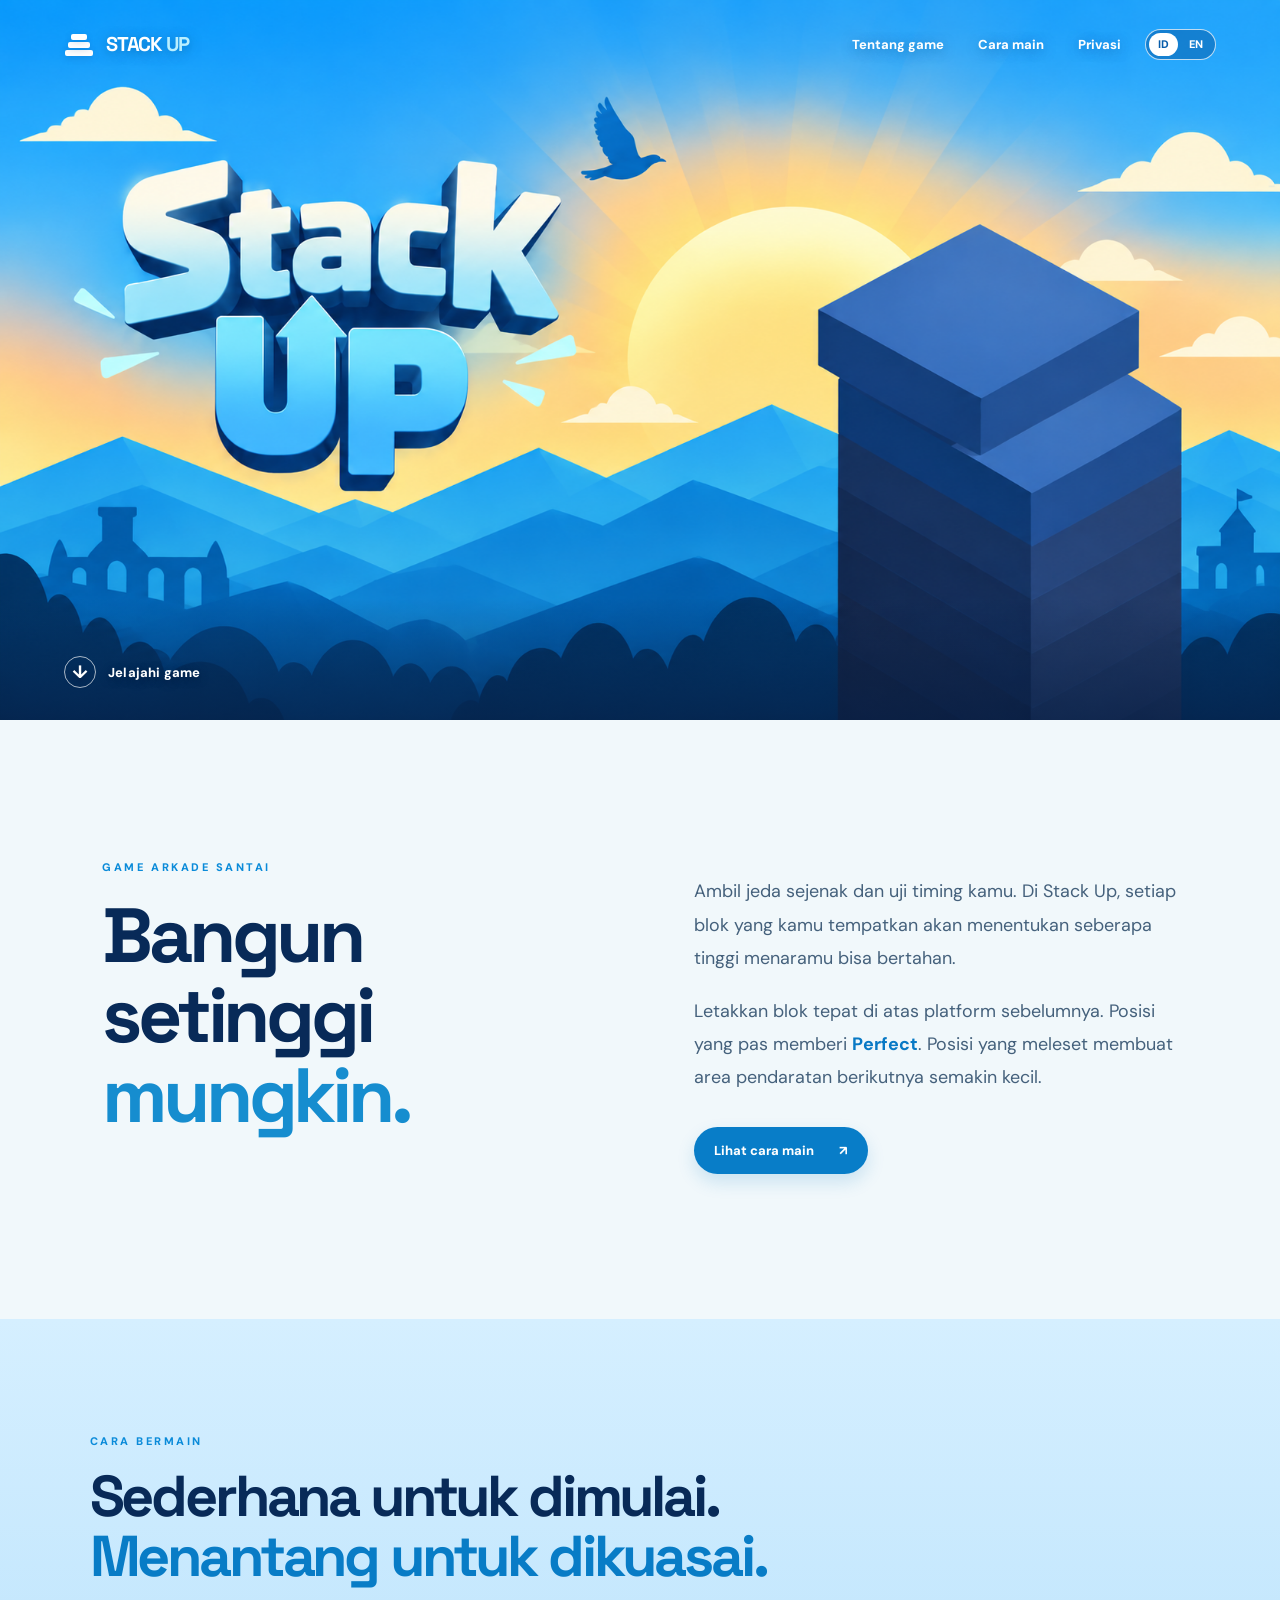
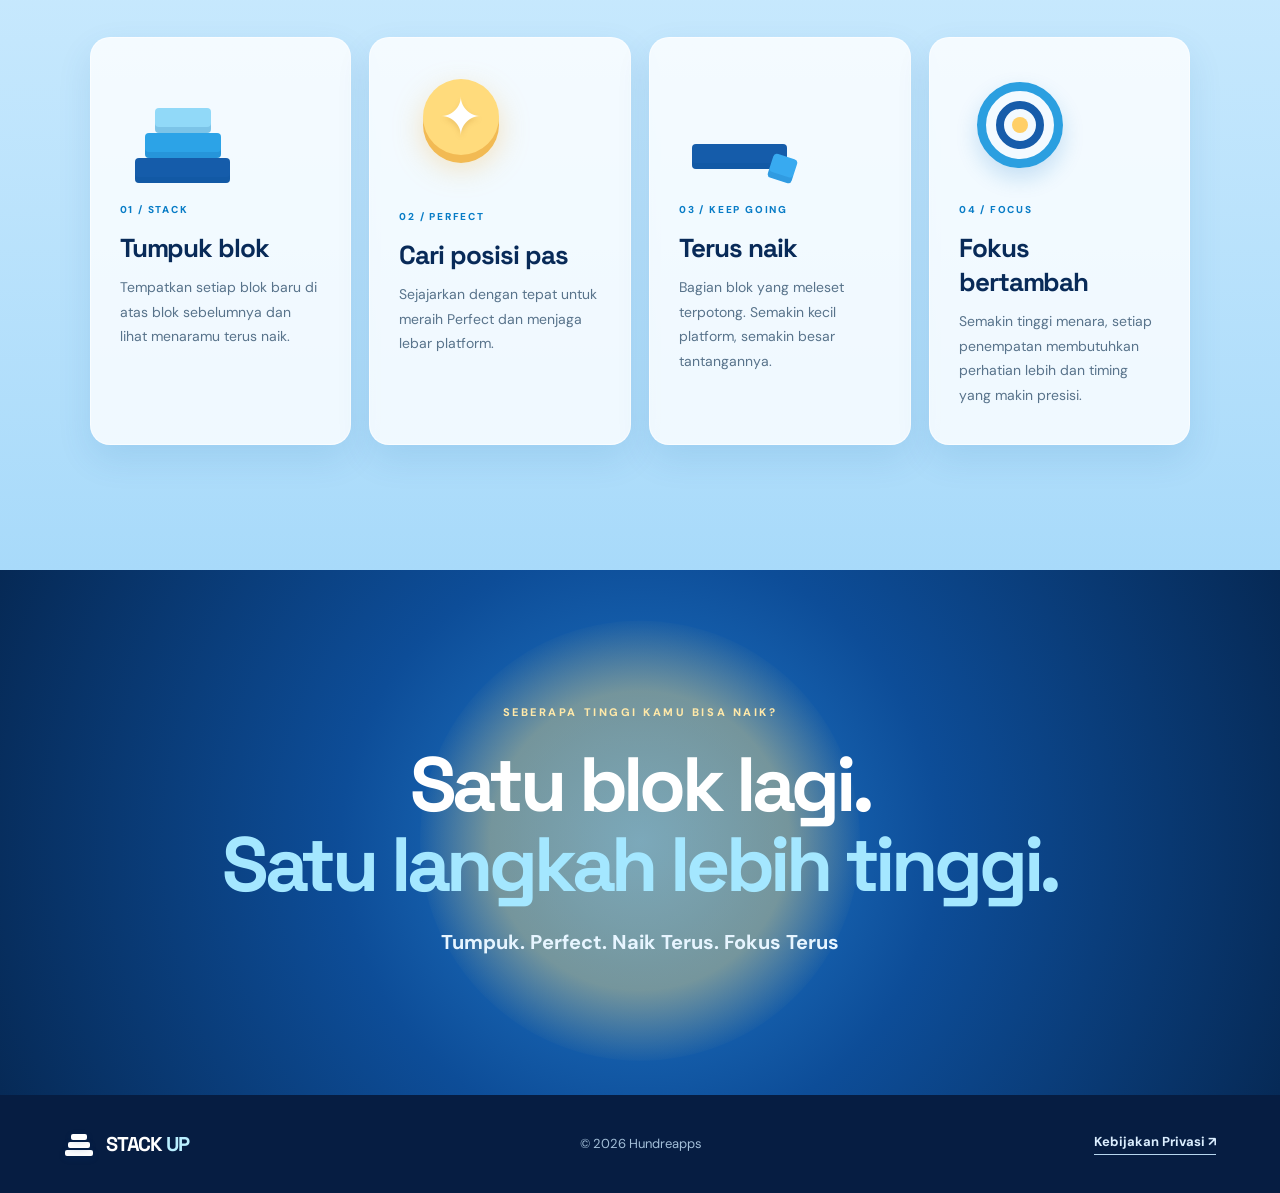
==== commit 212998f7: "update page url" ====
--- a/index.html
+++ b/index.html
@@ -51,7 +51,7 @@
     <header class="site-header hero-header">
       <a
         class="brand"
-        href="./index.html"
+        href="/"
         aria-label="Stack Up, kembali ke beranda"
         data-i18n-aria="homeLabel"
         ><span class="brand-symbol" aria-hidden="true"
@@ -62,7 +62,7 @@
         <nav aria-label="Navigasi utama" data-i18n-aria="navLabel">
           <a href="#tentang" data-i18n="navAbout">Tentang game</a
           ><a href="#cara-main" data-i18n="navHow">Cara main</a
-          ><a href="./privacy-policy.html" data-i18n="navPrivacy">Privasi</a>
+          ><a href="/privacy-policy" data-i18n="navPrivacy">Privasi</a>
         </nav>
         <div
           class="language-switch"
@@ -203,12 +203,12 @@
     </main>
 
     <footer class="site-footer">
-      <a class="brand" href="./index.html"
+      <a class="brand" href="/"
         ><span class="brand-symbol" aria-hidden="true"
           ><i></i><i></i><i></i></span
         ><span>STACK <b>UP</b></span></a
       ><span>© <span id="year">2026</span> Hundreapps</span
-      ><a href="./privacy-policy.html"
+      ><a href="/privacy-policy"
         ><span data-i18n="privacyFooter">Kebijakan Privasi</span>
         <span aria-hidden="true">↗</span></a
       >
